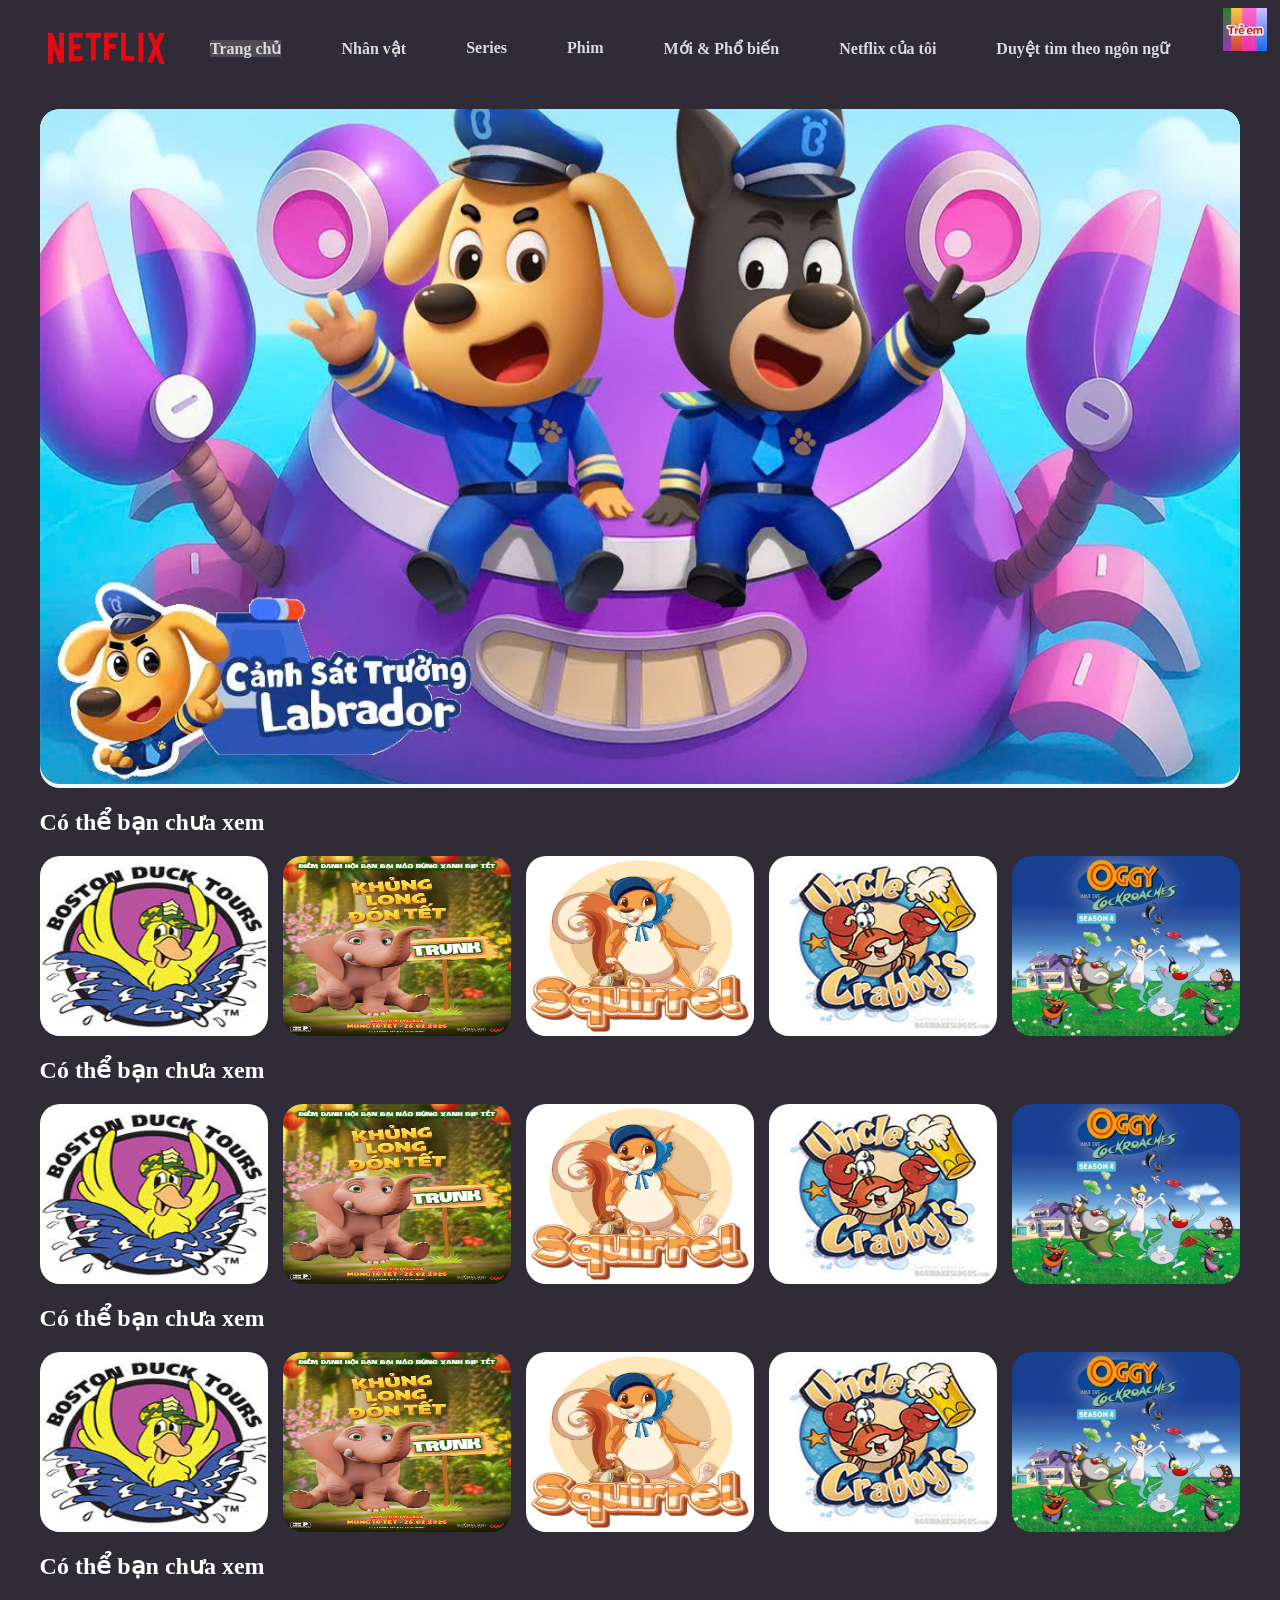
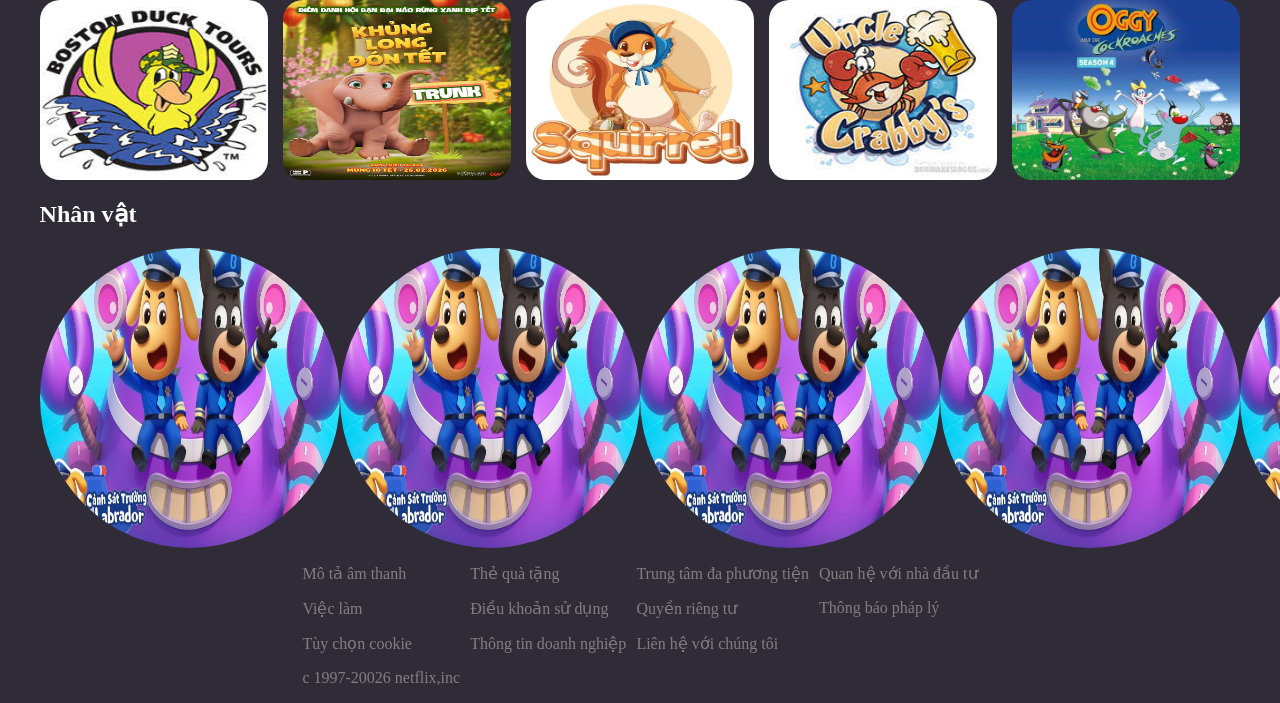
==== index.html @ 00a42eb4 "Nội dung bài học hôm nay đẩy lên git" ====
<!DOCTYPE html>
<html lang="en">

<head>
    <meta charset="UTF-8">
    <meta name="viewport" content="width=device-width, initial-scale=1.0">
    <title>Document</title>
    <link rel="stylesheet" href="style.css" type="text/css">
</head>
<style>
    body {
        background-color: #2F2C38;
        color: white;
    }

    header {
        display: flex;
        justify-content: space-around;
        align-item: center;
    }

    .danh-sach-muc {
        list-style: none;
        display: flex;
        gap: 30px;
        align-item: center;
    }

    .lien-ket {
        color: #DBDBDD;

        text-decoration: none;
        font-weight: bold;
    }

    .dang-chon {
        background-color: #4E4B52;
    }

    .muc {
        padding: 15px;
        border-radius: 25px;
    }

    .muc:hover {
        background-color: grey;
    }

    .logo {
        width: 10%;
        padding: 0;
    }

    .avata {
        width: 80%;
        border radius: ;
    }

    .banner {
        background-color: aliceblue;
        width: 95%;
        margin: 20px auto;
        border-radius: 20px;
    }

    .banner-anh {
        width: 100% ;
        border-radius:20px;
    }

    .danh-sach-the-loai {
        width: 95%;
        height: 20vh;
        margin: 20px auto;
    }

    .phim {
        display: flex;
        justify-content: space-between;
    }

    .phim-poster {
        width: 19%;
        height: 20vh;
        background-color: antiquewhite;
        border-radius: 20px;
        justify-content:space-around;
    }

    .danh-sach-nhan-vat {
        display: flex;
        justify-content: space-between;
        gap:5px;
    }

    .nhan-vat {
        width: 300px;
        height: 300px;
        border-radius: 50%
    }
    .thong-tin{
        display:flex;
        justify-content:center;
        color:gray;
        gap:10px;
    }
</style>

<body>
    <header>
        <nav class="danh-muc">
            <ul class="danh-sach-muc">
                <img class="logo" src="../anh/netfix.svg">
                <li class="muc"><a href="#" class="lien-ket dang-chon">Trang chủ</a></li>
                <li class="muc"><a href="#" class="lien-ket">Nhân vật</a></li>
                <li class="muc"><a href="#" class="lien-ket">Series</a></li>
                <li class="muc"><a href="#" class="lien-ket">Phim</a></li>
                <li class="muc"><a href="#" class="lien-ket">Mới & Phổ biến</a></li>
                <li class="muc"><a href="#" class="lien-ket">Netflix của tôi</a></li>
                <li class="muc"><a href="#" class="lien-ket">Duyệt tìm theo ngôn ngữ</a></li>
            </ul>
        </nav>

        <div class="chuc-nang">
            <div class="tim-kiem"></div>
            <div class="thong-tin">
                <img class="avata" src="../anh/tre em.jpg" alt="">
            </div>
        </div>
    </header>
    <main>
        <div class="banner">
            <img class="banner-anh" src="../anh/banner.jpg" alt="">
        </div>
        <div class="danh-sach-the-loai">
            <div class="the-loai">
                <div class="ten-the-loai">
                    <h2>Có thể bạn chưa xem</h2>
                    <div class="danh-sach-phim">
                        <div class="phim">
                            <img class="phim-poster" src="../anh/images.jpg">
                            <img class="phim-poster" src="../anh/anh1.jpg">
                            <img class="phim-poster" src="../anh/anh2.jpg">
                            <img class="phim-poster" src="../anh/anh3.jpg">
                            <img class="phim-poster" src="../anh/anh4.jpg">
                        </div>
                    </div>
                </div>
            </div>
            <div class="the-loai">
               <div class="the-loai">
                <div class="ten-the-loai">
                    <h2>Có thể bạn chưa xem</h2>
                    <div class="danh-sach-phim">
                        <div class="phim">
                            <img class="phim-poster" src="../anh/images.jpg">
                            <img class="phim-poster" src="../anh/anh1.jpg">
                            <img class="phim-poster" src="../anh/anh2.jpg">
                            <img class="phim-poster" src="../anh/anh3.jpg">
                            <img class="phim-poster" src="../anh/anh4.jpg">
                        </div>
                    </div>
                </div>
                </div>
            <div class="the-loai">
               <div class="the-loai">
                <div class="ten-the-loai">
                    <h2>Có thể bạn chưa xem</h2>
                    <div class="danh-sach-phim">
                        <div class="phim">
                            <img class="phim-poster" src="../anh/images.jpg">
                            <img class="phim-poster" src="../anh/anh1.jpg">
                            <img class="phim-poster" src="../anh/anh2.jpg">
                            <img class="phim-poster" src="../anh/anh3.jpg">
                            <img class="phim-poster" src="../anh/anh4.jpg">
                        </div>
                    </div>
                </div>
                </div>
                <div class="the-loai">
                <div class="the-loai">
                <div class="ten-the-loai">
                    <h2>Có thể bạn chưa xem</h2>
                    <div class="danh-sach-phim">
                        <div class="phim">
                            <img class="phim-poster" src="../anh/images.jpg">
                            <img class="phim-poster" src="../anh/anh1.jpg">
                            <img class="phim-poster" src="../anh/anh2.jpg">
                            <img class="phim-poster" src="../anh/anh3.jpg">
                            <img class="phim-poster" src="../anh/anh4.jpg">
                        </div>
                    </div>
                </div>
            </div>
            <div class="the-loai">
                <div class="ten-the-loai">
                    <h2>Nhân vật</h2>
                    <div class="danh-sach-nhan-vat">
                        <div class="phim">
                            <img class="nhan-vat" src="../anh/banner.jpg">
                            <img class="nhan-vat" src="../anh/banner.jpg">
                            <img class="nhan-vat" src="../anh/banner.jpg">
                            <img class="nhan-vat" src="../anh/banner.jpg">
                            <img class="nhan-vat" src="../anh/banner.jpg">
                        </div>
                    </div>
                </div>
                <div class="thong-tin">
                    <div class="cot">
                        <p>Mô tả âm thanh</p>
                        <p>Việc làm</p>
                        <p>Tùy chọn cookie</p>
                        <p>c 1997-20026 netflix,inc</p>
                    </div>
                     <div class="cot">
                        <p>Thẻ quà tặng</p>
                        <p>Điều khoản sử dụng</p>
                        <p>Thông tin doanh nghiệp</p>
                    </div>
                    <div class="cot">
                        <p>Trung tâm đa phương tiện</p>
                        <p>Quyền riêng tư</p>
                        <p>Liên hệ với chúng tôi</p>
                    </div>
                    <div class="cot">
                        <p>Quan hệ với nhà đầu tư</p>
                        <p>Thông báo pháp lý</p>
                    </div>

                </div>
            </div>
        </div>
    </main>
</body>

</html>
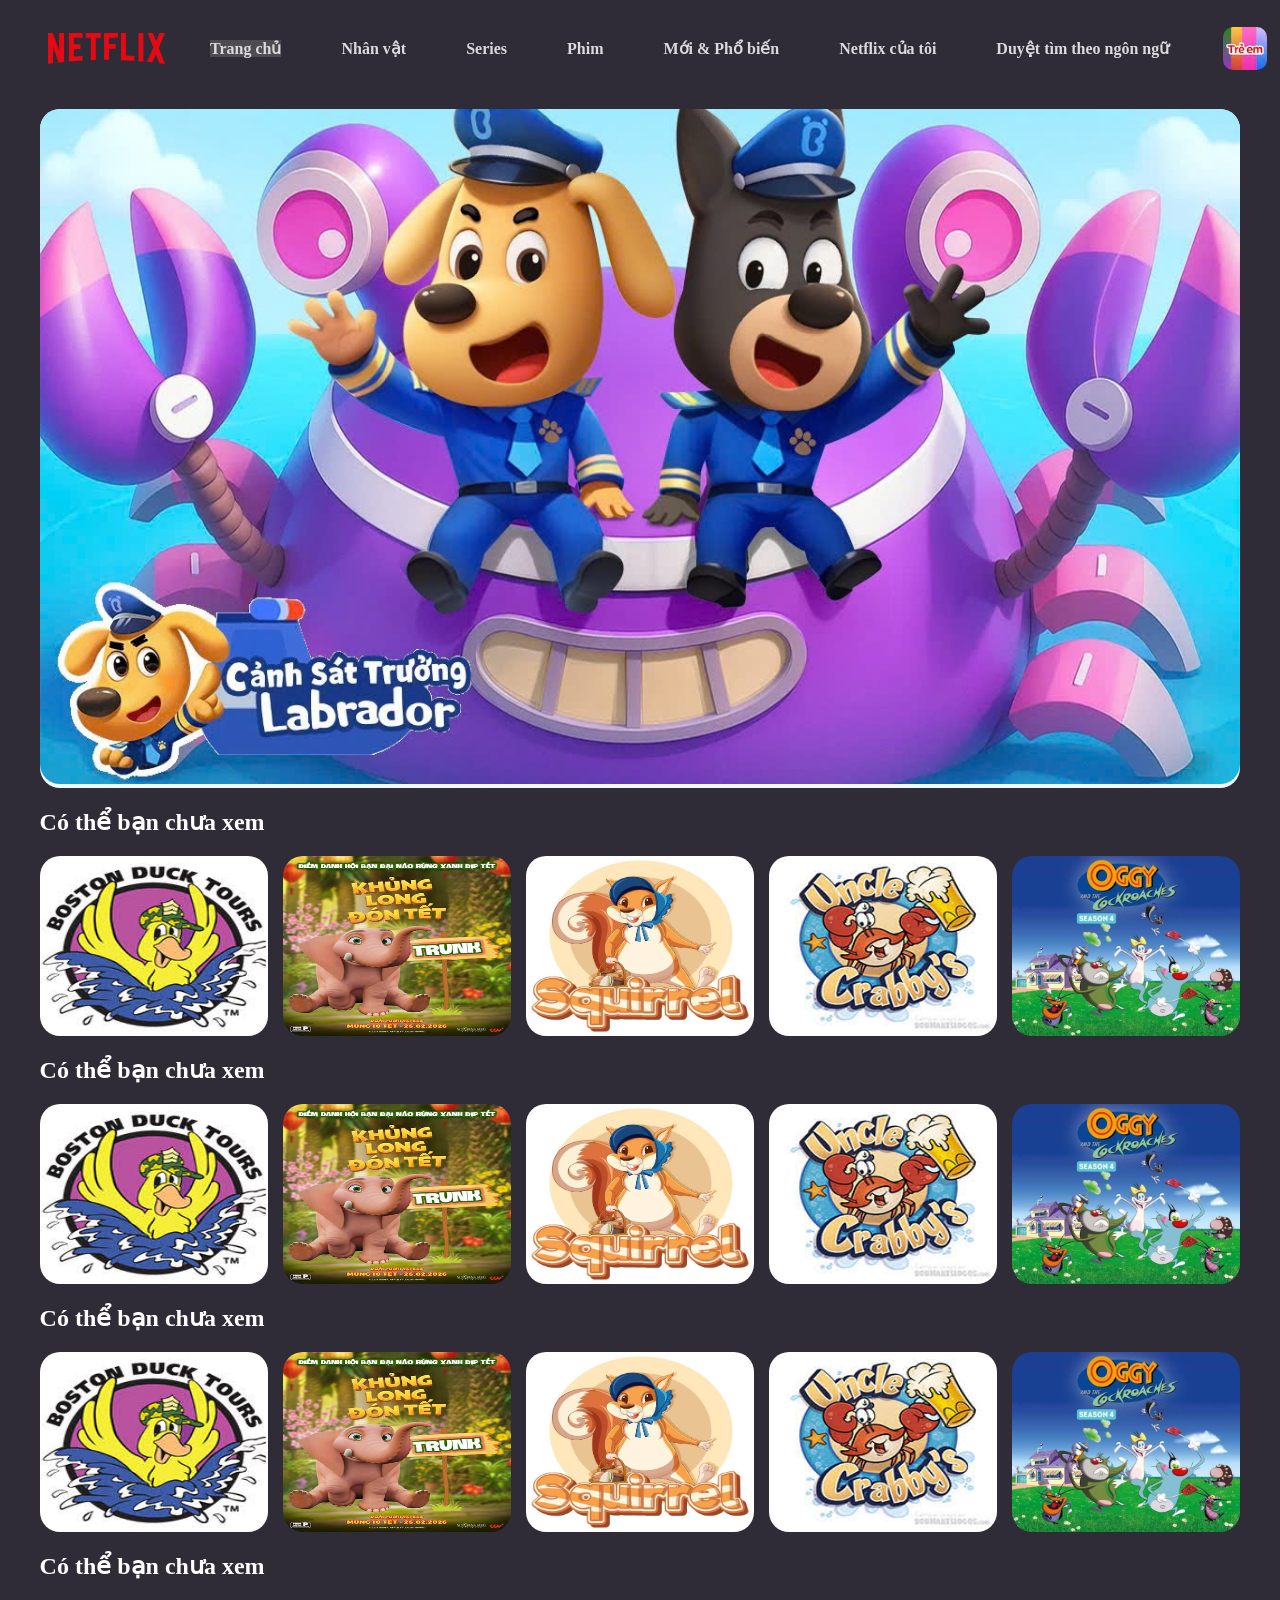
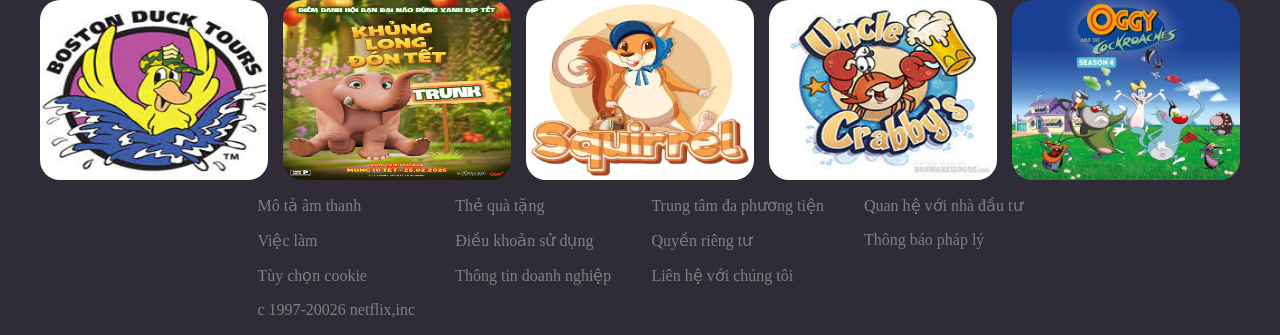
==== commit a0d78e73: "Nội dung bài học hôm nay đẩy lên git" ====
--- a/index.html
+++ b/index.html
@@ -16,14 +16,14 @@
     header {
         display: flex;
         justify-content: space-around;
-        align-item: center;
+        align-items: center;
     }
 
     .danh-sach-muc {
         list-style: none;
         display: flex;
         gap: 30px;
-        align-item: center;
+        align-items: center;
     }
 
     .lien-ket {
@@ -53,7 +53,7 @@
 
     .avata {
         width: 80%;
-        border radius: ;
+        border-radius:10px ;
     }
 
     .banner {
@@ -102,7 +102,7 @@
         display:flex;
         justify-content:center;
         color:gray;
-        gap:10px;
+        gap:40px;
     }
 </style>
 
@@ -192,19 +192,6 @@
                     </div>
                 </div>
             </div>
-            <div class="the-loai">
-                <div class="ten-the-loai">
-                    <h2>Nhân vật</h2>
-                    <div class="danh-sach-nhan-vat">
-                        <div class="phim">
-                            <img class="nhan-vat" src="../anh/banner.jpg">
-                            <img class="nhan-vat" src="../anh/banner.jpg">
-                            <img class="nhan-vat" src="../anh/banner.jpg">
-                            <img class="nhan-vat" src="../anh/banner.jpg">
-                            <img class="nhan-vat" src="../anh/banner.jpg">
-                        </div>
-                    </div>
-                </div>
                 <div class="thong-tin">
                     <div class="cot">
                         <p>Mô tả âm thanh</p>
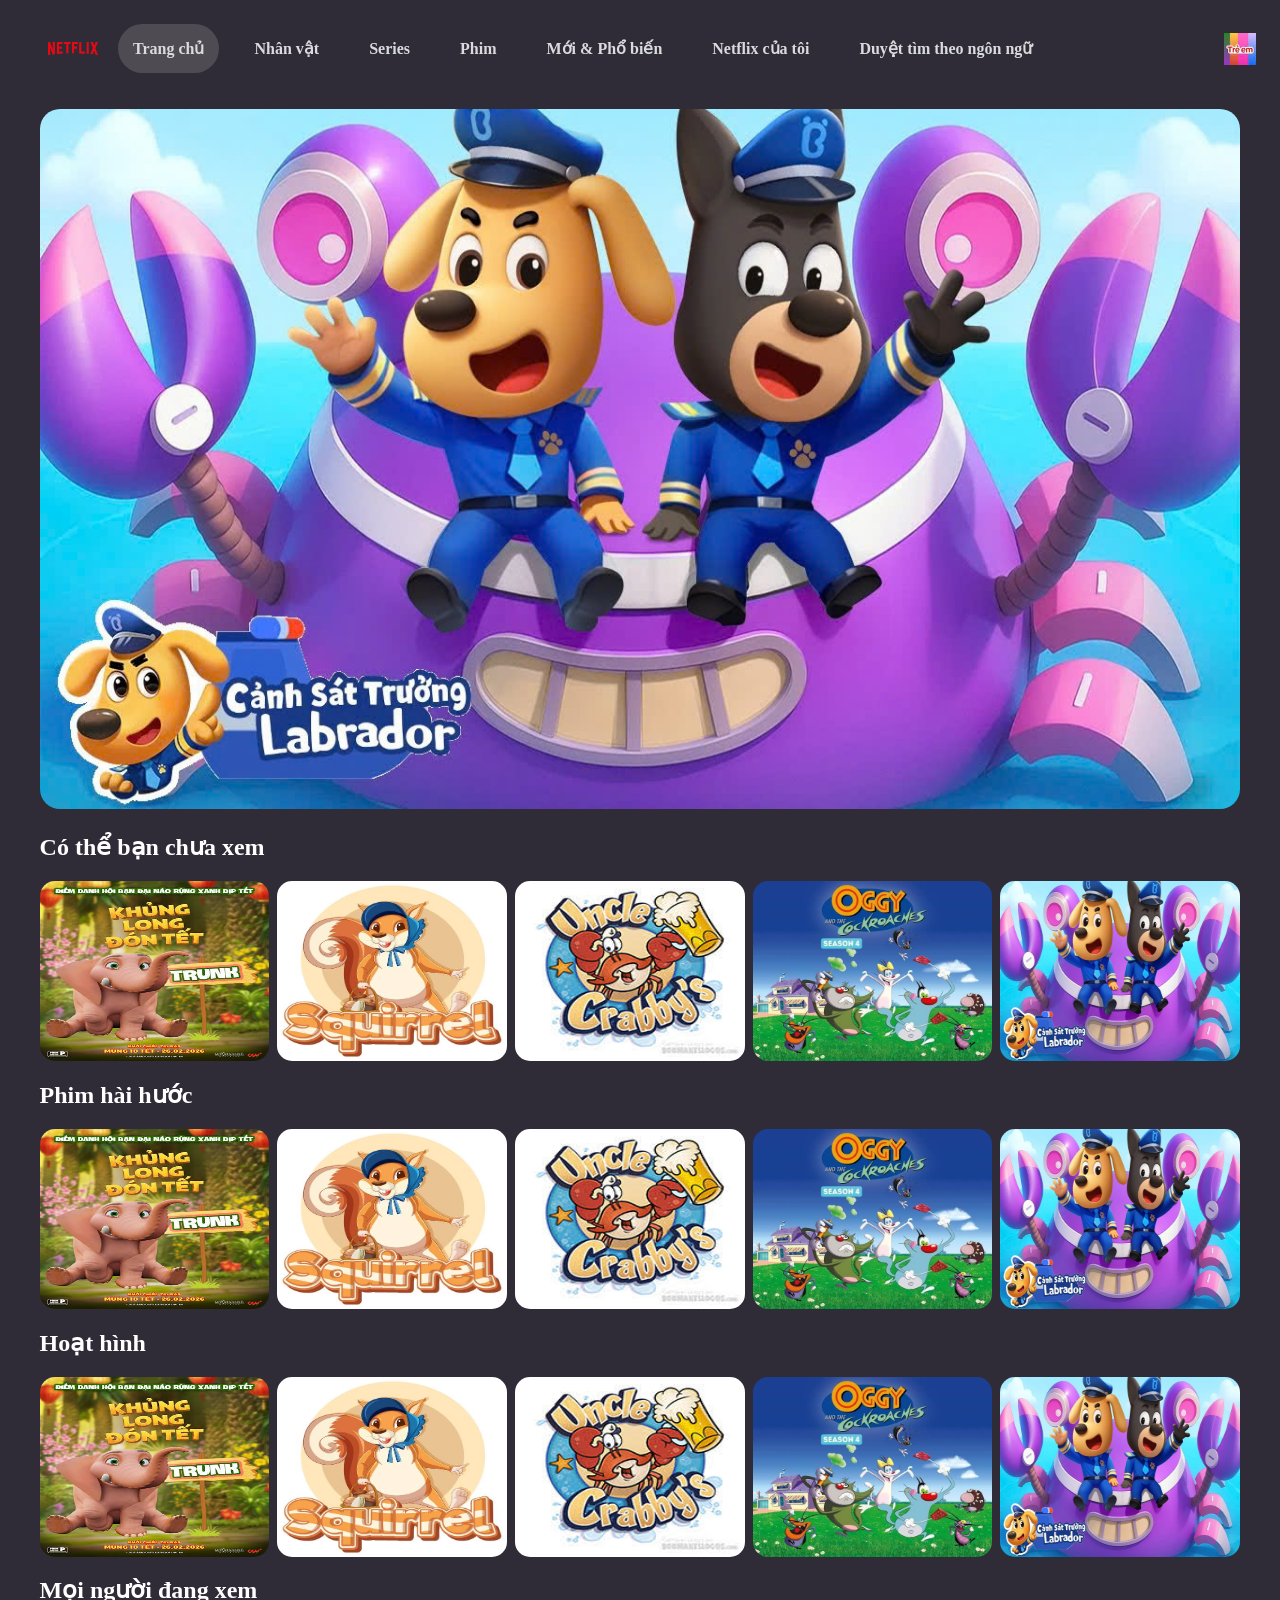
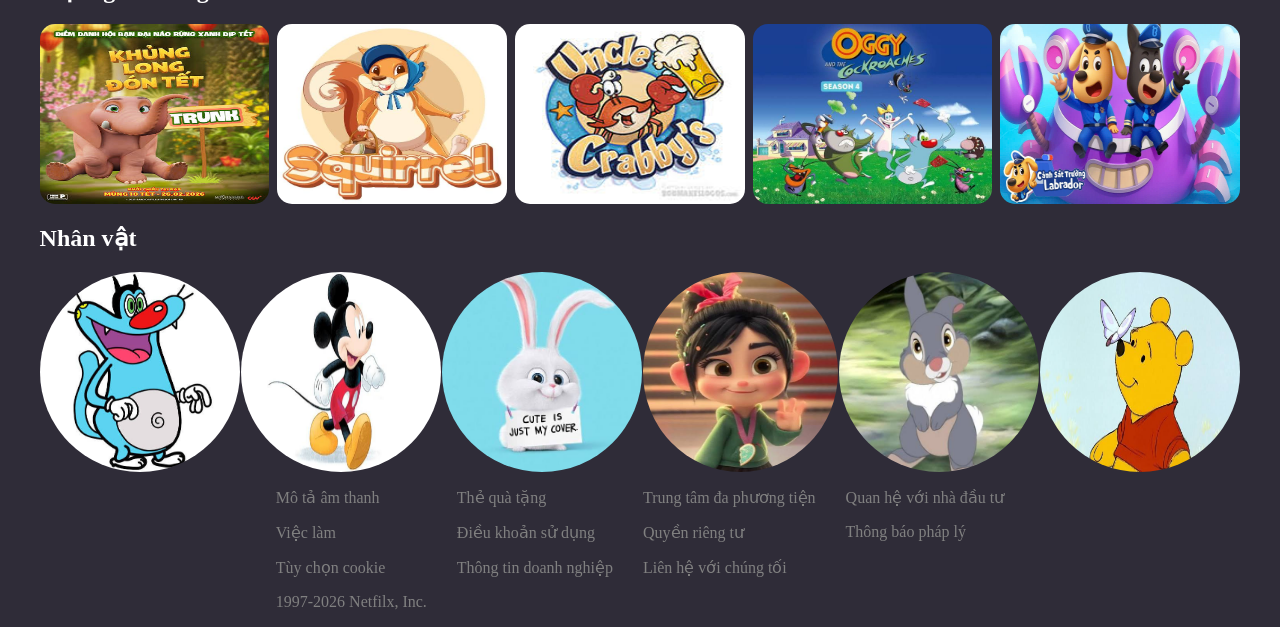
==== commit 60179f0a: "Nội dung bài học hôm nay đẩy lên git" ====
--- a/index.html
+++ b/index.html
@@ -1,223 +1,144 @@
 <!DOCTYPE html>
 <html lang="en">
-
 <head>
     <meta charset="UTF-8">
     <meta name="viewport" content="width=device-width, initial-scale=1.0">
-    <title>Document</title>
+    <title>Netflix</title>
     <link rel="stylesheet" href="style.css" type="text/css">
 </head>
-<style>
-    body {
-        background-color: #2F2C38;
-        color: white;
-    }
-
-    header {
-        display: flex;
-        justify-content: space-around;
-        align-items: center;
-    }
-
-    .danh-sach-muc {
-        list-style: none;
-        display: flex;
-        gap: 30px;
-        align-items: center;
-    }
-
-    .lien-ket {
-        color: #DBDBDD;
-
-        text-decoration: none;
-        font-weight: bold;
-    }
-
-    .dang-chon {
-        background-color: #4E4B52;
-    }
-
-    .muc {
-        padding: 15px;
-        border-radius: 25px;
-    }
-
-    .muc:hover {
-        background-color: grey;
-    }
-
-    .logo {
-        width: 10%;
-        padding: 0;
-    }
-
-    .avata {
-        width: 80%;
-        border-radius:10px ;
-    }
-
-    .banner {
-        background-color: aliceblue;
-        width: 95%;
-        margin: 20px auto;
-        border-radius: 20px;
-    }
-
-    .banner-anh {
-        width: 100% ;
-        border-radius:20px;
-    }
-
-    .danh-sach-the-loai {
-        width: 95%;
-        height: 20vh;
-        margin: 20px auto;
-    }
-
-    .phim {
-        display: flex;
-        justify-content: space-between;
-    }
-
-    .phim-poster {
-        width: 19%;
-        height: 20vh;
-        background-color: antiquewhite;
-        border-radius: 20px;
-        justify-content:space-around;
-    }
-
-    .danh-sach-nhan-vat {
-        display: flex;
-        justify-content: space-between;
-        gap:5px;
-    }
-
-    .nhan-vat {
-        width: 300px;
-        height: 300px;
-        border-radius: 50%
-    }
-    .thong-tin{
-        display:flex;
-        justify-content:center;
-        color:gray;
-        gap:40px;
-    }
-</style>
-
 <body>
     <header>
-        <nav class="danh-muc">
-            <ul class="danh-sach-muc">
-                <img class="logo" src="../anh/netfix.svg">
-                <li class="muc"><a href="#" class="lien-ket dang-chon">Trang chủ</a></li>
-                <li class="muc"><a href="#" class="lien-ket">Nhân vật</a></li>
-                <li class="muc"><a href="#" class="lien-ket">Series</a></li>
-                <li class="muc"><a href="#" class="lien-ket">Phim</a></li>
-                <li class="muc"><a href="#" class="lien-ket">Mới & Phổ biến</a></li>
-                <li class="muc"><a href="#" class="lien-ket">Netflix của tôi</a></li>
-                <li class="muc"><a href="#" class="lien-ket">Duyệt tìm theo ngôn ngữ</a></li>
-            </ul>
-        </nav>
-
-        <div class="chuc-nang">
-            <div class="tim-kiem"></div>
-            <div class="thong-tin">
-                <img class="avata" src="../anh/tre em.jpg" alt="">
-            </div>
+    <!-- danh mục /chứa khu vực điều hướng -->
+     <nav class="danh-muc">
+        <ul class="danh-sach-muc">
+            <img class="logo" src="../anh/netfix.svg" alt="">
+            <li class="muc dang-chon"><a class="lien-ket-muc"href="#">Trang chủ</a></li>
+            <li class="muc"><a class="lien-ket-muc"href="#">Nhân vật</a></li>
+            <li class="muc"><a class="lien-ket-muc"href="#">Series</a></li>
+            <li class="muc"><a class="lien-ket-muc"href="#">Phim</a></li>
+            <li class="muc"><a class="lien-ket-muc"href="#">Mới & Phổ biến</a></li>
+            <li class="muc"><a class="lien-ket-muc"href="#">Netflix của tôi</a></li>
+            <li class="muc"><a class="lien-ket-muc"href="#"> Duyệt tìm theo ngôn ngữ</a></li>
+        </ul>
+     </nav>
+     <div class="chuc-nang">
+        <div class="tim-kiem"></div>
+        <div class="thong-tin">
+            <img class="avata" src="../anh/tre em.jpg" alt="">
         </div>
+         
+     </div>
     </header>
     <main>
-        <div class="banner">
-            <img class="banner-anh" src="../anh/banner.jpg" alt="">
+        
+        <div id="bannerPhim" onclick="xemTrailer()" class="banner">
+           <img  id="bannerAnh" class="banner-anh" src="../anh/banner.jpg" alt="">
+        </div>
+        
+        <div  id="khungTrailer"style="display:none;"class="banner">
+            <iframe  id="videoTrailer" class="banner-anh" src="https://www.youtube.com/embed/I9qUzR3bHxA?si=lWeUDmp58rkm5Q4j" title="YouTube video player" frameborder="0" allow="accelerometer; autoplay; clipboard-write; encrypted-media; gyroscope; picture-in-picture; web-share" referrerpolicy="strict-origin-when-cross-origin" allowfullscreen></iframe>
         </div>
         <div class="danh-sach-the-loai">
             <div class="the-loai">
                 <div class="ten-the-loai">
-                    <h2>Có thể bạn chưa xem</h2>
-                    <div class="danh-sach-phim">
-                        <div class="phim">
-                            <img class="phim-poster" src="../anh/images.jpg">
-                            <img class="phim-poster" src="../anh/anh1.jpg">
-                            <img class="phim-poster" src="../anh/anh2.jpg">
-                            <img class="phim-poster" src="../anh/anh3.jpg">
-                            <img class="phim-poster" src="../anh/anh4.jpg">
-                        </div>
-                    </div>
+                   <h2> Có thể bạn chưa xem</h2>
                 </div>
+                <!-- danh sach 1 -->
+          <div class="danh-sach-phim">
+           <div class="phim">
+                <img src="../anh/anh1.jpg" class="phim-poster"onclick="chonPhim(1)"></img>
+                <img src="../anh/anh2.jpg" class="phim-poster"onclick="chonPhim(2)"></img>
+                <img src="../anh/anh3.jpg" class="phim-poster"onclick="chonPhim(3)"></img>
+                <img src="../anh/anh4.jpg" class="phim-poster"onclick="chonPhim(4)"></img>
+                <img src="../anh/banner.jpg" class="phim-poster"onclick="chonPhim(5)"></img>
+                
             </div>
+          </div>
+           
+             <div class="the-loai">
+                <div class="ten-the-loai">
+                   <h2>Phim hài hước</h2>
+                   <!-- danh sach 2 -->
+          <div class="danh-sach-phim">
+            <div class="phim">
+                <img src="../anh/anh1.jpg" class="phim-poster"onclick="chonPhim(1)"></img>
+                <img src="../anh/anh2.jpg" class="phim-poster"onclick="chonPhim(2)"></img>
+                <img src="../anh/anh3.jpg" class="phim-poster"onclick="chonPhim(3)"></img>
+                <img src="../anh/anh4.jpg" class="phim-poster"onclick="chonPhim(4)"></img>
+                <img src="../anh/banner.jpg" class="phim-poster"onclick="chonPhim(5)"></img>
+                
+            </div>
+          </div>
+           
+            
             <div class="the-loai">
-               <div class="the-loai">
                 <div class="ten-the-loai">
-                    <h2>Có thể bạn chưa xem</h2>
-                    <div class="danh-sach-phim">
-                        <div class="phim">
-                            <img class="phim-poster" src="../anh/images.jpg">
-                            <img class="phim-poster" src="../anh/anh1.jpg">
-                            <img class="phim-poster" src="../anh/anh2.jpg">
-                            <img class="phim-poster" src="../anh/anh3.jpg">
-                            <img class="phim-poster" src="../anh/anh4.jpg">
-                        </div>
-                    </div>
-                </div>
-                </div>
+                   <h2> Hoạt hình</h2>
+                   <!-- danh sach 3-->
+          <div class="danh-sach-phim">
+           <div class="phim">
+                <img src="../anh/anh1.jpg" class="phim-poster"onclick="chonPhim(1)"></img>
+                <img src="../anh/anh2.jpg" class="phim-poster"onclick="chonPhim(2)"></img>
+                <img src="../anh/anh3.jpg" class="phim-poster"onclick="chonPhim(3)"></img>
+                <img src="../anh/anh4.jpg" class="phim-poster"onclick="chonPhim(4)"></img>
+                <img src="../anh/banner.jpg" class="phim-poster"onclick="chonPhim(5)"></img>
+                
+            </div>
+          </div>
+           
             <div class="the-loai">
-               <div class="the-loai">
                 <div class="ten-the-loai">
-                    <h2>Có thể bạn chưa xem</h2>
-                    <div class="danh-sach-phim">
-                        <div class="phim">
-                            <img class="phim-poster" src="../anh/images.jpg">
-                            <img class="phim-poster" src="../anh/anh1.jpg">
-                            <img class="phim-poster" src="../anh/anh2.jpg">
-                            <img class="phim-poster" src="../anh/anh3.jpg">
-                            <img class="phim-poster" src="../anh/anh4.jpg">
-                        </div>
-                    </div>
-                </div>
-                </div>
-                <div class="the-loai">
-                <div class="the-loai">
-                <div class="ten-the-loai">
-                    <h2>Có thể bạn chưa xem</h2>
-                    <div class="danh-sach-phim">
-                        <div class="phim">
-                            <img class="phim-poster" src="../anh/images.jpg">
-                            <img class="phim-poster" src="../anh/anh1.jpg">
-                            <img class="phim-poster" src="../anh/anh2.jpg">
-                            <img class="phim-poster" src="../anh/anh3.jpg">
-                            <img class="phim-poster" src="../anh/anh4.jpg">
-                        </div>
-                    </div>
-                </div>
+                   <h2>Mọi người đang xem</h2>
+                   <!-- danh sach 4 -->
+         <div class="danh-sach-phim">
+             <div class="phim">
+                <img src="../anh/anh1.jpg" class="phim-poster"onclick="chonPhim(1)"></img>
+                <img src="../anh/anh2.jpg" class="phim-poster"onclick="chonPhim(2)"></img>
+                <img src="../anh/anh3.jpg" class="phim-poster"onclick="chonPhim(3)"></img>
+                <img src="../anh/anh4.jpg" class="phim-poster"onclick="chonPhim(4)"></img>
+                <img src="../anh/banner.jpg" class="phim-poster"onclick="chonPhim(5)"></img>
+                
             </div>
-                <div class="thong-tin">
-                    <div class="cot">
-                        <p>Mô tả âm thanh</p>
-                        <p>Việc làm</p>
-                        <p>Tùy chọn cookie</p>
-                        <p>c 1997-20026 netflix,inc</p>
-                    </div>
-                     <div class="cot">
-                        <p>Thẻ quà tặng</p>
-                        <p>Điều khoản sử dụng</p>
-                        <p>Thông tin doanh nghiệp</p>
-                    </div>
-                    <div class="cot">
-                        <p>Trung tâm đa phương tiện</p>
-                        <p>Quyền riêng tư</p>
-                        <p>Liên hệ với chúng tôi</p>
-                    </div>
-                    <div class="cot">
-                        <p>Quan hệ với nhà đầu tư</p>
-                        <p>Thông báo pháp lý</p>
-                    </div>
-
-                </div>
+          </div>
+           
+            
+           <div class="the-loai">
+           <div class="ten-the-loai">
+                   <h2>Nhân vật</h2>
+                   <!-- danh sach 7 -->
+          <div class="danh-sach-nhan-vat">
+                <img src="../anh/nv1.jpg" class="nhan-vat"></img>
+                <img src="../anh/nv2.jpg" class="nhan-vat"></img>
+                <img src="../anh/nv3.jpg" class="nhan-vat"></img>
+                <img src="../anh/nv4.jpg" class="nhan-vat"></img>
+                <img src="../anh/nv5.jpg" class="nhan-vat"></img>
+                <img src="../anh/nv6.jpg" class="nhan-vat"></img>
+            </div>
+          </div>
+        </div>
+        <div class="thong-tin">
+            <div class="cot">
+                <p> Mô tả âm thanh</p>
+                <p> Việc làm</p>
+                <p> Tùy chọn cookie</p>
+                <p> 1997-2026 Netfilx, Inc.</p>
+            </div>
+            <div class="cot">
+                <p>Thẻ quà tặng</p>
+                <p>Điều khoản sử dụng</p>
+                <p> Thông tin doanh nghiệp</p>
+            </div>
+            <div class="cot">
+                <p>Trung tâm đa phương tiện</p>
+                <p> Quyền riêng tư</p>
+                <p>Liên hệ với chúng tối</p>
+            </div>
+            <div class="cot">
+                <p>Quan hệ với nhà đầu tư</p>
+                <p> Thông báo pháp lý</p>
             </div>
         </div>
     </main>
+    <script src="script.js"></script>
 </body>
-
 </html>
--- a/style.css
+++ b/style.css
@@ -0,0 +1,101 @@
+body{
+    background-color:#2F2C38;
+    color:white;
+}
+.danh-sach-muc{
+    /* xóa các dấu ở trước danh sách */
+    list-style:none;
+    display:flex;
+    /* khoảng cách */
+    gap:20px;
+    align-items: center;
+}
+.lien-ket-muc{
+    /* làm mất dấu gạch ngang ở dưới đường dẫn */
+    text-decoration: none;
+    color:#DBDBDD;
+    font-weight:bold;
+}
+header{
+    /* cho các dữ liệu cùng 1 dòng */
+    display:flex;
+    /* theo thiều dọc */
+    align-items:center;
+    /* theo chiều ngang */
+    justify-content: space-between;
+}
+.muc{
+    /* độ rộng khung */
+    padding:15px;
+    /* bo tròn góc ảnh */
+    border-radius:25px;
+}
+/* hover là trỏ tới đâu đổi màu tới đó */
+.muc:hover{
+    background-color:gray;
+}
+.logo{
+    width:50px;
+}
+
+.avata{
+    width:50%;
+    
+}
+.dang-chon{
+    background-color:#4E4B52;
+}
+.banner{
+   
+    width:95%;
+    /* height:20vh; */
+    margin:20px auto;
+    border-radius:20px;
+}
+
+.banner-anh{
+    width:100%;
+    border-radius:20px;
+    height:700px;
+}
+.danh-sach-the-loai{
+    width:95%;
+    height:20vh;
+    margin:10px auto;
+
+}
+.phim{
+    display:flex;
+    justify-content: space-between;
+    gap:8px;
+}
+.phim-poster{
+    width:20%;
+    height:20vh;
+    border-radius: 15px;
+    background-color:aliceblue;
+}
+.danh-sach-nhan-vat{
+    display:flex;
+    justify-content: space-between;
+    gap:1px;
+}
+.nhan-vat{
+    width:200px;
+    height:200px;
+    border-radius:50%;
+}
+.thong-tin{
+    display:flex;
+    justify-content:center;
+    gap:30px;
+    color:gray;
+}
+.video-item {
+    background-color: #1f1f1f;
+    border-radius: 6px;
+    overflow: hidden;
+    cursor: pointer;
+    transition: transform 0.2s, border-color 0.2s;
+    border: 2px solid transparent;
+}
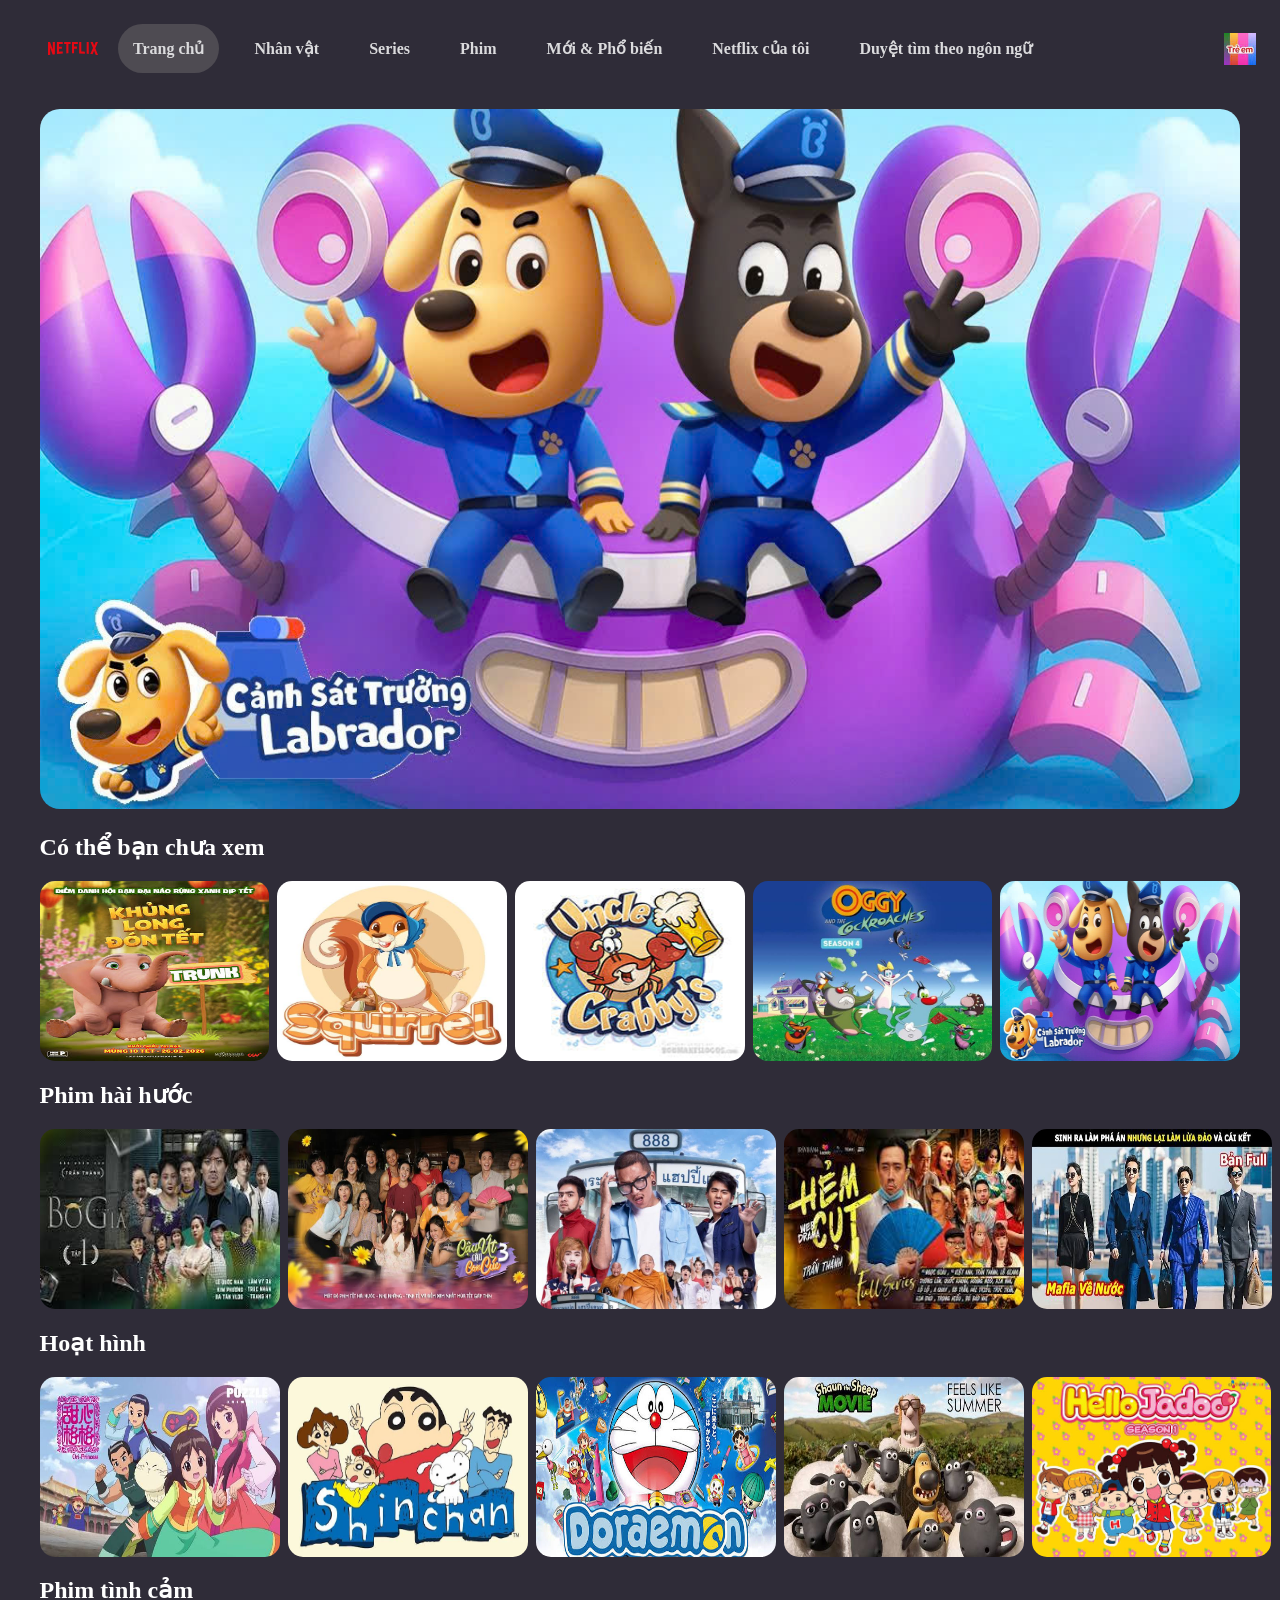
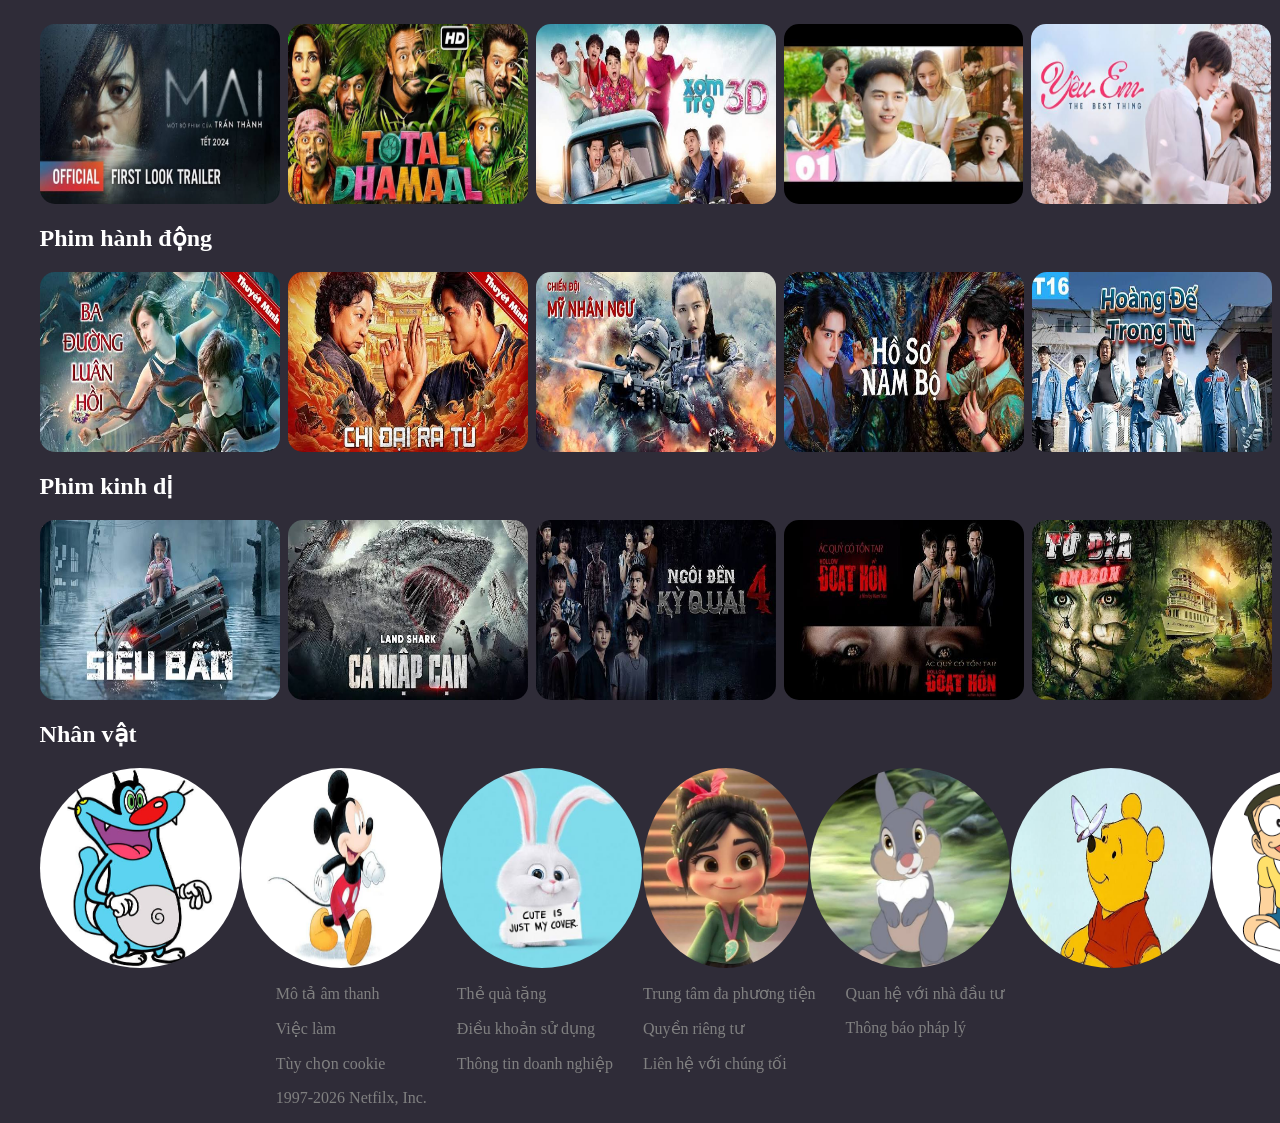
==== commit c9eb1499: "Nội dung bài học hôm nay đẩy lên git" ====
--- a/index.html
+++ b/index.html
@@ -36,7 +36,10 @@
         </div>
         
         <div  id="khungTrailer"style="display:none;"class="banner">
-            <iframe  id="videoTrailer" class="banner-anh" src="https://www.youtube.com/embed/I9qUzR3bHxA?si=lWeUDmp58rkm5Q4j" title="YouTube video player" frameborder="0" allow="accelerometer; autoplay; clipboard-write; encrypted-media; gyroscope; picture-in-picture; web-share" referrerpolicy="strict-origin-when-cross-origin" allowfullscreen></iframe>
+            <iframe  id="videoTrailer" class="banner-anh" src="https://www.youtube.com/embed/I9qUzR3bHxA?si=lWeUDmp58rkm5Q4j" 
+            title="YouTube video player" frameborder="0" allow="accelerometer; autoplay; clipboard-write; encrypted-media; gyroscope; picture-in-picture; web-share"
+             referrerpolicy="strict-origin-when-cross-origin" allowfullscreen></iframe>
+             <h1 class="ten">cảnh sát trưởng labrador</h1>
         </div>
         <div class="danh-sach-the-loai">
             <div class="the-loai">
@@ -61,11 +64,11 @@
                    <!-- danh sach 2 -->
           <div class="danh-sach-phim">
             <div class="phim">
-                <img src="../anh/anh1.jpg" class="phim-poster"onclick="chonPhim(1)"></img>
-                <img src="../anh/anh2.jpg" class="phim-poster"onclick="chonPhim(2)"></img>
-                <img src="../anh/anh3.jpg" class="phim-poster"onclick="chonPhim(3)"></img>
-                <img src="../anh/anh4.jpg" class="phim-poster"onclick="chonPhim(4)"></img>
-                <img src="../anh/banner.jpg" class="phim-poster"onclick="chonPhim(5)"></img>
+                <img src="netfix/BỐ GIÀ.jpg" class="phim-poster"onclick="chonPhim(6)"></img>
+                <img src="netfix/CẬU ÚT CẬU CON CÚC.jpg" class="phim-poster"onclick="chonPhim(7)"></img>
+                <img src="netfix/CHUYẾN XE BÁ ĐẠO.jpg" class="phim-poster"onclick="chonPhim(8)"></img>
+                <img src="netfix/HẺM CỤT.jpg" class="phim-poster"onclick="chonPhim(9)"></img>
+                <img src="netfix/Những kẻ lừa đảo siêu đẳng.jpg" class="phim-poster"onclick="chonPhim(10)"></img>
                 
             </div>
           </div>
@@ -77,31 +80,59 @@
                    <!-- danh sach 3-->
           <div class="danh-sach-phim">
            <div class="phim">
-                <img src="../anh/anh1.jpg" class="phim-poster"onclick="chonPhim(1)"></img>
-                <img src="../anh/anh2.jpg" class="phim-poster"onclick="chonPhim(2)"></img>
-                <img src="../anh/anh3.jpg" class="phim-poster"onclick="chonPhim(3)"></img>
-                <img src="../anh/anh4.jpg" class="phim-poster"onclick="chonPhim(4)"></img>
-                <img src="../anh/banner.jpg" class="phim-poster"onclick="chonPhim(5)"></img>
+                <img src="netfix/CÔNG CHÚA ORI.jpg" class="phim-poster"onclick="chonPhim(11)"></img>
+                <img src="netfix/Shin - Cậu Bé Bút Chì-hoathinh.jpg" class="phim-poster"onclick="chonPhim(12)"></img>
+                <img src="netfix/doremon.jpg" class="phim-poster"onclick="chonPhim(13)"></img>
+                <img src="netfix/Những Chú Cừu Thông Minh.jpg" class="phim-poster"onclick="chonPhim(14)"></img>
+                <img src="netfix/Xin Chào Jadoo.jpg" class="phim-poster"onclick="chonPhim(15)"></img>
                 
             </div>
           </div>
            
             <div class="the-loai">
                 <div class="ten-the-loai">
-                   <h2>Mọi người đang xem</h2>
+                   <h2>Phim tình cảm</h2>
                    <!-- danh sach 4 -->
          <div class="danh-sach-phim">
              <div class="phim">
-                <img src="../anh/anh1.jpg" class="phim-poster"onclick="chonPhim(1)"></img>
-                <img src="../anh/anh2.jpg" class="phim-poster"onclick="chonPhim(2)"></img>
-                <img src="../anh/anh3.jpg" class="phim-poster"onclick="chonPhim(3)"></img>
-                <img src="../anh/anh4.jpg" class="phim-poster"onclick="chonPhim(4)"></img>
-                <img src="../anh/banner.jpg" class="phim-poster"onclick="chonPhim(5)"></img>
+                <img src="netfix/mai.jpg" class="phim-poster"onclick="chonPhim(16)"></img>
+                <img src="netfix/total dhamaal.jpg" class="phim-poster"onclick="chonPhim(17)"></img>
+                <img src="netfix/xóm trọ 3d.jpg" class="phim-poster"onclick="chonPhim(18)"></img>
+                <img src="netfix/TRÁI TIM CỦA THIÊN THẦN.jpg" class="phim-poster"onclick="chonPhim(19)"></img>
+                <img src="netfix/Yêu Em.jpg" class="phim-poster"onclick="chonPhim(20)"></img>
                 
             </div>
           </div>
-           
-            
+          <div class="the-loai">
+                <div class="ten-the-loai">
+                   <h2>Phim hành động</h2>
+                   <!-- danh sach 5 -->
+         <div class="danh-sach-phim">
+           <div class="danh-sach-phim">
+             <div class="phim">
+                <img src="netfix/BA ĐƯỜNG LUÂN HỒI.jpg" class="phim-poster"onclick="chonPhim(21)"></img>
+                <img src="netfix/CHỊ ĐẠI RA TÙ.jpg" class="phim-poster"onclick="chonPhim(22)"></img>
+                <img src="netfix/CHIẾN ĐỘI MỸ NHÂN NGƯ.jpg" class="phim-poster"onclick="chonPhim(23)"></img>
+                <img src="netfix/Hồ Sơ Nam Bộ.jpg" class="phim-poster"onclick="chonPhim(24)"></img>
+                <img src="netfix/HOÀNG ĐẾ TRONG TÙ.jpg" class="phim-poster"onclick="chonPhim(25)"></img>
+                
+            </div>
+          </div>
+            <div class="the-loai">
+                <div class="ten-the-loai">
+                   <h2>Phim kinh dị</h2>
+                   <!-- danh sach 6 -->
+         <div class="danh-sach-phim">
+           <div class="danh-sach-phim">
+             <div class="phim">
+                <img src="netfix/SIÊU BÃO-kinhdi.jpg" class="phim-poster"onclick="chonPhim(26)"></img>
+                <img src="netfix/CÁ MẬP CẠN-kinhdi.jpg" class="phim-poster"onclick="chonPhim(27)"></img>
+                <img src="netfix/NGÔI ĐỀN MA QUÁI.jpg" class="phim-poster"onclick="chonPhim(28)"></img>
+                <img src="netfix/Đoạt Hồn-kinhdi.jpg" class="phim-poster"onclick="chonPhim(29)"></img>
+                <img src="netfix/TỬ ĐỊA AMAZON-kinhdi.jpg" class="phim-poster"onclick="chonPhim(30)"></img>
+                
+            </div>
+          </div>
            <div class="the-loai">
            <div class="ten-the-loai">
                    <h2>Nhân vật</h2>
@@ -113,6 +144,7 @@
                 <img src="../anh/nv4.jpg" class="nhan-vat"></img>
                 <img src="../anh/nv5.jpg" class="nhan-vat"></img>
                 <img src="../anh/nv6.jpg" class="nhan-vat"></img>
+                <img src="../anh/nobita.png" class="nhan-vat"></img>
             </div>
           </div>
         </div>
--- a/style.css
+++ b/style.css
@@ -62,7 +62,7 @@
     width:95%;
     height:20vh;
     margin:10px auto;
-
+    
 }
 .phim{
     display:flex;
